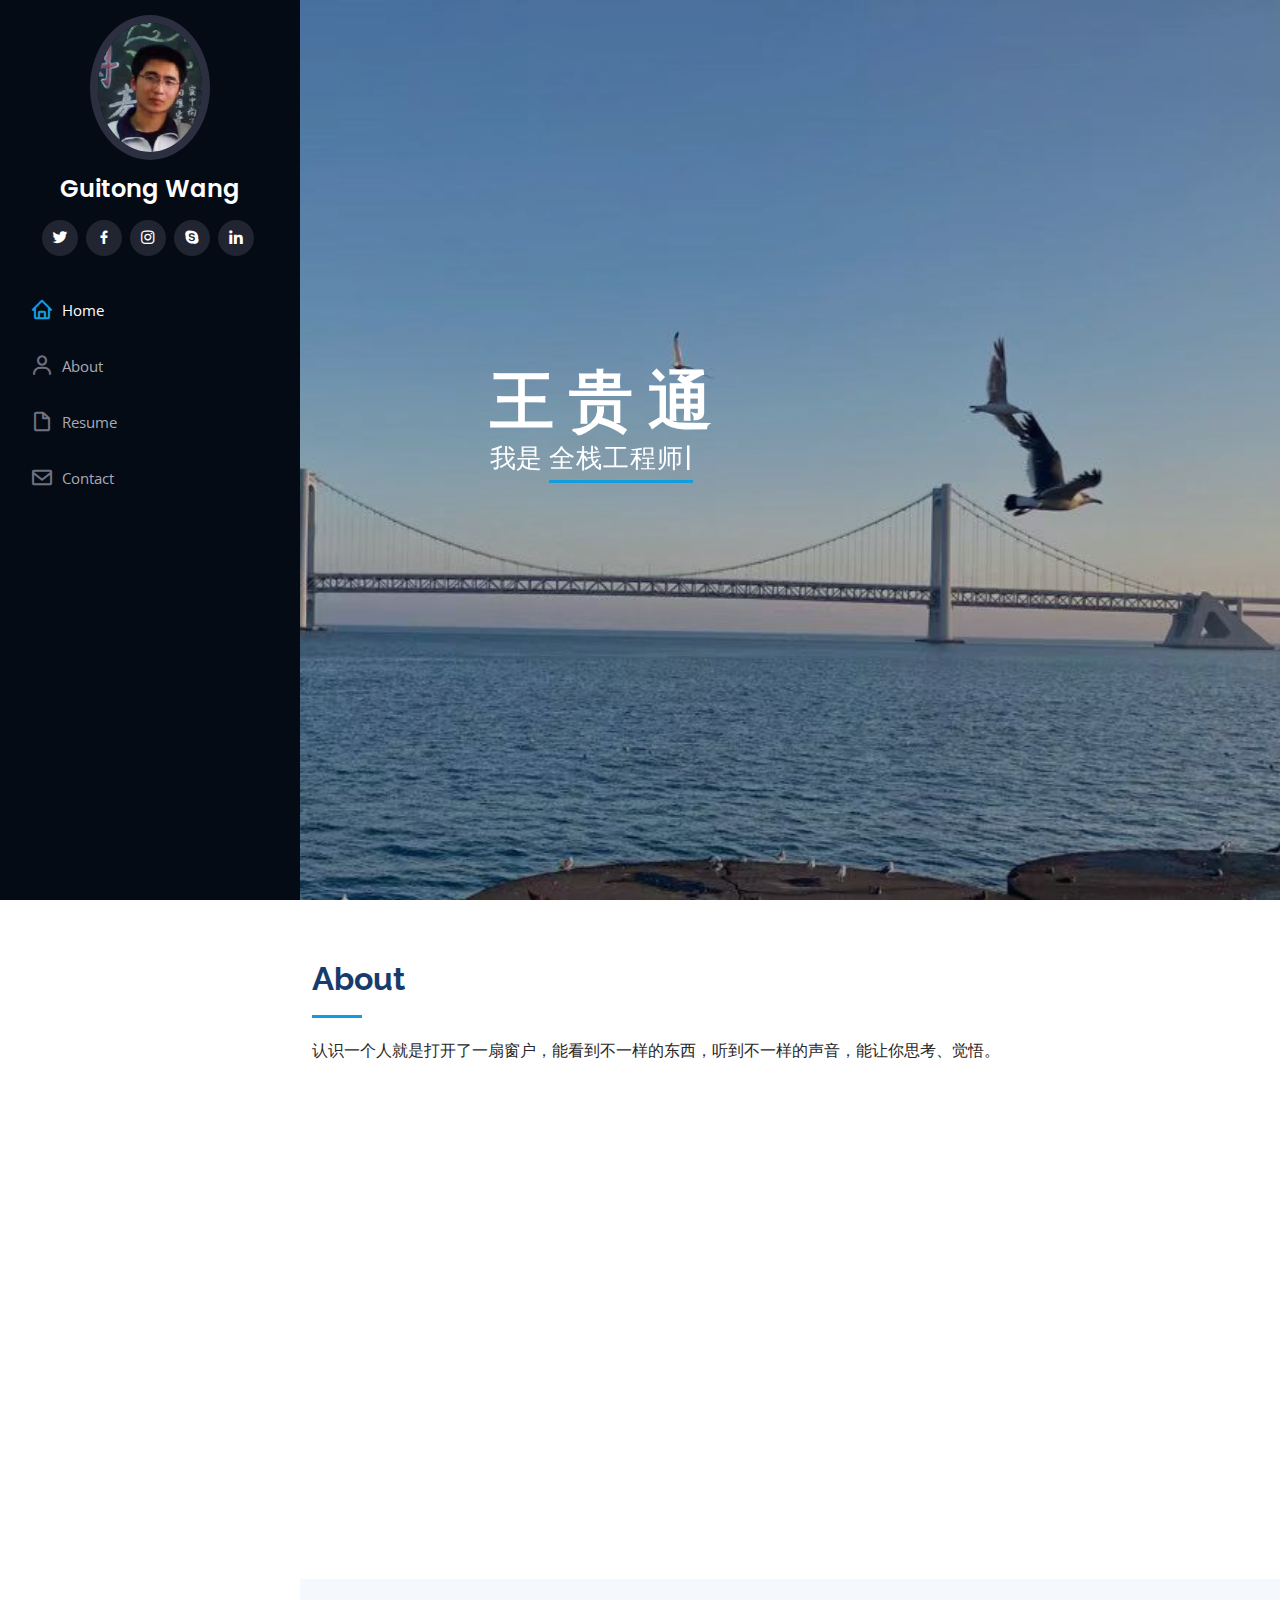
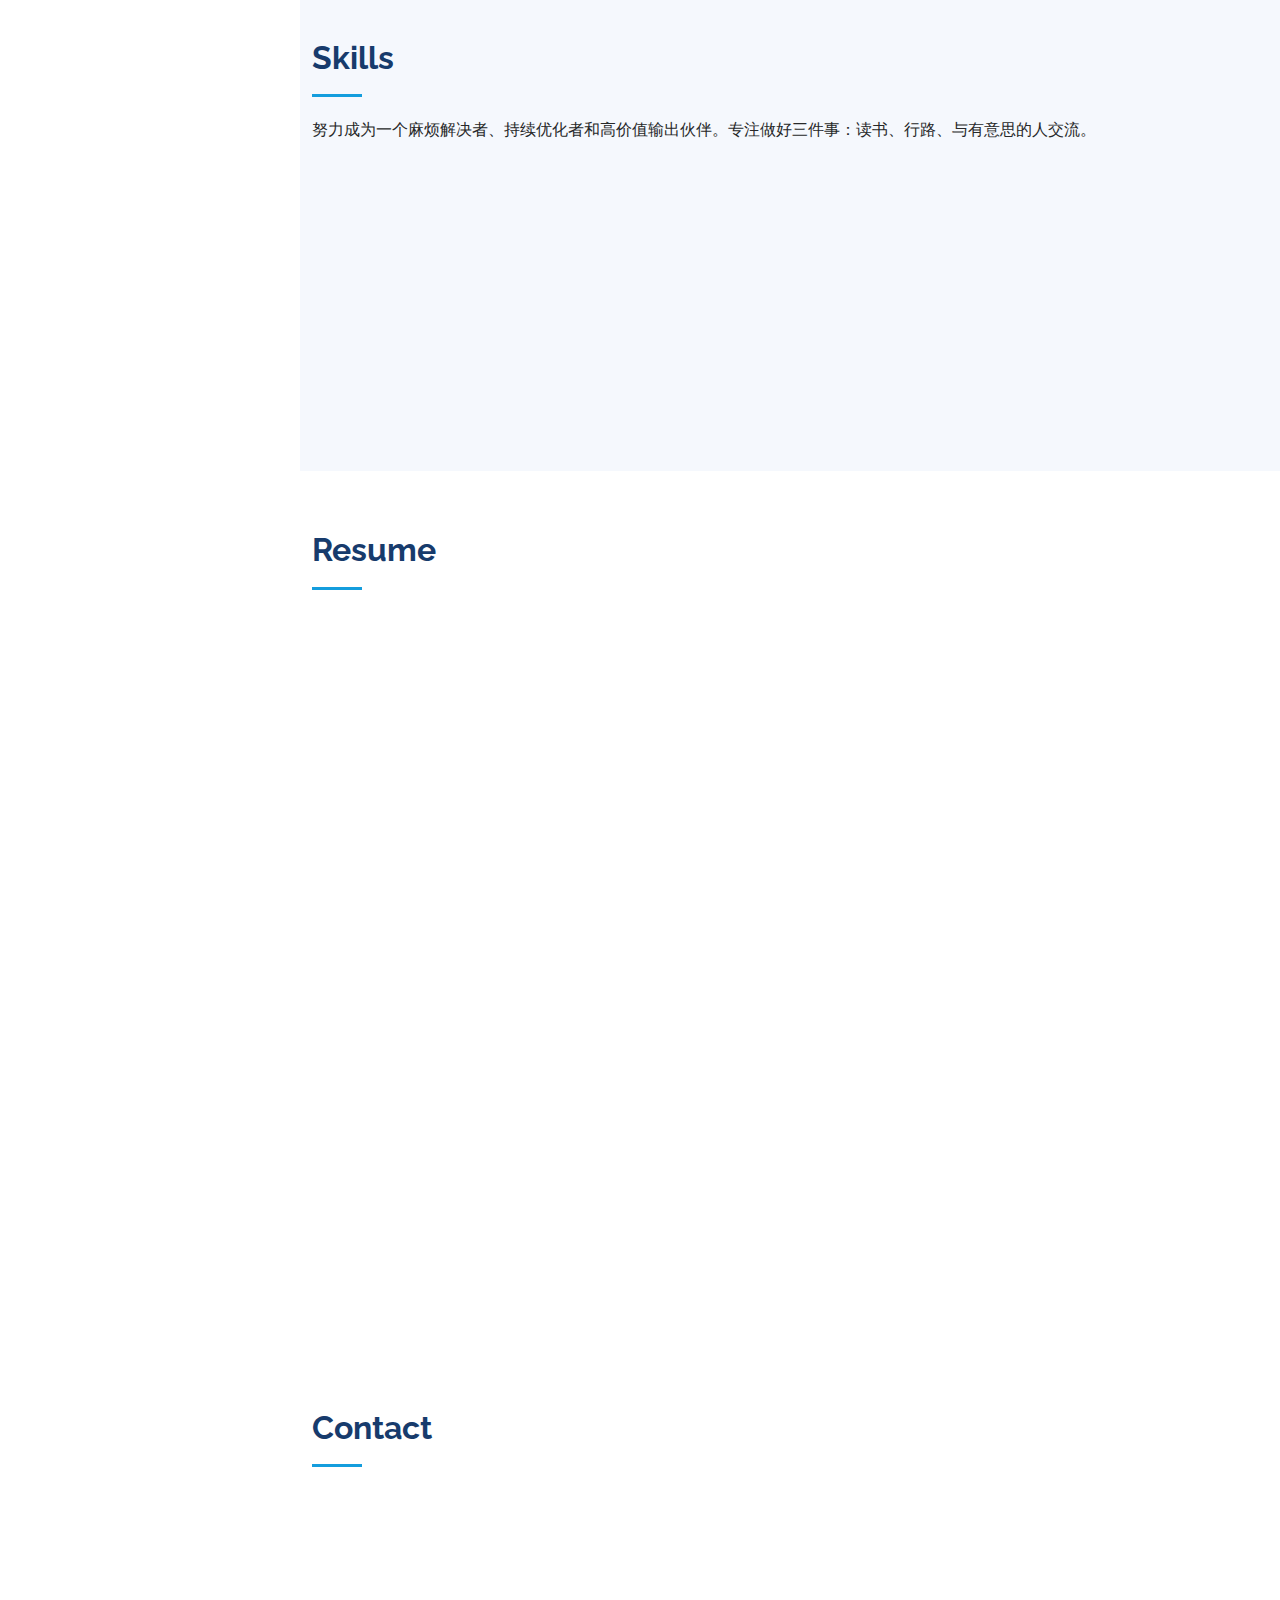
==== index.html @ 21530f5b "Update index.html" ====
<!DOCTYPE html>
<html lang="en">

<head>
  <meta charset="utf-8">
  <meta content="width=device-width, initial-scale=1.0" name="viewport">

  <title>Guitong Wang - Index</title>
  <meta content="" name="description">
  <meta content="" name="keywords">

  <!-- Favicons -->
  <link href="assets/img/favicon.png" rel="icon">
  <link href="assets/img/apple-touch-icon.png" rel="apple-touch-icon">

  <!-- Google Fonts -->
  <link href="https://fonts.googleapis.com/css?family=Open+Sans:300,300i,400,400i,600,600i,700,700i|Raleway:300,300i,400,400i,500,500i,600,600i,700,700i|Poppins:300,300i,400,400i,500,500i,600,600i,700,700i" rel="stylesheet">

  <!-- Vendor CSS Files -->
  <link href="assets/vendor/aos/aos.css" rel="stylesheet">
  <link href="assets/vendor/bootstrap/css/bootstrap.min.css" rel="stylesheet">
  <link href="assets/vendor/bootstrap-icons/bootstrap-icons.css" rel="stylesheet">
  <link href="assets/vendor/boxicons/css/boxicons.min.css" rel="stylesheet">
  <link href="assets/vendor/glightbox/css/glightbox.min.css" rel="stylesheet">
  <link href="assets/vendor/swiper/swiper-bundle.min.css" rel="stylesheet">

  <!-- Template Main CSS File -->
  <link href="assets/css/style.css" rel="stylesheet">

</head>

<body>

  <!-- ======= Mobile nav toggle button ======= -->
  <i class="bi bi-list mobile-nav-toggle d-xl-none"></i>

  <!-- ======= Header ======= -->
  <header id="header">
    <div class="d-flex flex-column">

      <div class="profile">
        <img src="assets/img/profile-img.jpg" alt="" class="img-fluid rounded-circle">
        <h1 class="text-light"><a href="index.html">Guitong Wang</a></h1>
        <div class="social-links mt-3 text-center">
          <a href="#" class="twitter"><i class="bx bxl-twitter"></i></a>
          <a href="#" class="facebook"><i class="bx bxl-facebook"></i></a>
          <a href="#" class="instagram"><i class="bx bxl-instagram"></i></a>
          <a href="#" class="google-plus"><i class="bx bxl-skype"></i></a>
          <a href="#" class="linkedin"><i class="bx bxl-linkedin"></i></a>
        </div>
      </div>

      <nav id="navbar" class="nav-menu navbar">
        <ul>
          <li><a href="#hero" class="nav-link scrollto active"><i class="bx bx-home"></i> <span>Home</span></a></li>
          <li><a href="#about" class="nav-link scrollto"><i class="bx bx-user"></i> <span>About</span></a></li>
          <li><a href="#resume" class="nav-link scrollto"><i class="bx bx-file-blank"></i> <span>Resume</span></a></li>
          <!-- <li><a href="#portfolio" class="nav-link scrollto"><i class="bx bx-book-content"></i> <span>Portfolio</span></a></li>
          <li><a href="#services" class="nav-link scrollto"><i class="bx bx-server"></i> <span>Services</span></a></li> -->
          <li><a href="#contact" class="nav-link scrollto"><i class="bx bx-envelope"></i> <span>Contact</span></a></li>
        </ul>
      </nav><!-- .nav-menu -->
    </div>
  </header><!-- End Header -->

  <!-- ======= Hero Section ======= -->
  <section id="hero" class="d-flex flex-column justify-content-center align-items-center">
    <div class="hero-container" data-aos="fade-in">
      <h1>王 贵 通</h1>
      <p>我是 <span class="typed" data-typed-items="全栈工程师, 咨询分析师, 业余棋手"></span></p>
    </div>
  </section><!-- End Hero -->

  <main id="main">

    <!-- ======= About Section ======= -->
    <section id="about" class="about">
      <div class="container">

        <div class="section-title">
          <h2>About</h2>
          <p>认识一个人就是打开了一扇窗户，能看到不一样的东西，听到不一样的声音，能让你思考、觉悟。</p>
        </div>

        <div class="row">
          <div class="col-lg-4" data-aos="fade-right">
            <img src="assets/img/profile.jpg" class="img-fluid" alt="">
          </div>
          <div class="col-lg-8 pt-4 pt-lg-0 content" data-aos="fade-left">
            <h3>数据挖掘 &amp; WEB开发 &amp; 数仓开发</h3>
<!--             <p class="fst-italic">
            </p> -->
            <div class="row">
              <div class="col-lg-6">
                <ul>
                  <li><i class="bi bi-chevron-right"></i> <strong>出生日期:</strong> <span>1993.11</span></li>
                  <li><i class="bi bi-chevron-right"></i> <strong>网站:</strong> <span>www.guitong.wang</span></li>
                  <li><i class="bi bi-chevron-right"></i> <strong>邮箱:</strong> <span>wangguitong07@163.com</span></li>
                  <li><i class="bi bi-chevron-right"></i> <strong>城市:</strong> <span>辽宁, 大连</span></li>
                </ul>
              </div>
              <div class="col-lg-6">
                <ul>
                  <li><i class="bi bi-chevron-right"></i> <strong>年龄:</strong> <span>30</span></li>
                  <li><i class="bi bi-chevron-right"></i> <strong>学历:</strong> <span>硕士</span></li>
                  <li><i class="bi bi-chevron-right"></i> <strong>家庭成员:</strong> <span>Me</span></li>
                  <li><i class="bi bi-chevron-right"></i> <strong>兴趣点:</strong> <span>解决有挑战的问题！</span></li>
                </ul>
              </div>
            </div>
            <p>
              自嘲本是后山人，偶坐前堂客，</p>
             <p> 醉舞经阁半卷书，坐井说天阔，</p>
             <p> 大志戏功名，海斗量福祸，</p>
              <p>论到囊中羞涩时，怒指乾坤错。</p>
            </p>
          </div>
        </div>
      </div>
    </section><!-- End About Section -->

   

    <!-- ======= Skills Section ======= -->
    <section id="skills" class="skills section-bg">
      <div class="container">

        <div class="section-title">
          <h2>Skills</h2>
          <p>努力成为一个麻烦解决者、持续优化者和高价值输出伙伴。专注做好三件事：读书、行路、与有意思的人交流。</p>
        </div>

        <div class="row skills-content">

          <div class="col-lg-6" data-aos="fade-up">
            <div class="progress">
              <span class="skill">数据挖掘、运筹优化 <i class="val">80%</i></span>
              <div class="progress-bar-wrap">
                <div class="progress-bar" role="progressbar" aria-valuenow="70" aria-valuemin="0" aria-valuemax="100"></div>
              </div>
            </div>

            <div class="progress">
              <span class="skill">数仓搭建、开发 <i class="val">75%</i></span>
              <div class="progress-bar-wrap">
                <div class="progress-bar" role="progressbar" aria-valuenow="75" aria-valuemin="0" aria-valuemax="100"></div>
              </div>
            </div>

            <div class="progress">
              <span class="skill">复杂系统建模\系统仿真优化 <i class="val">70%</i></span>
              <div class="progress-bar-wrap">
                <div class="progress-bar" role="progressbar" aria-valuenow="70" aria-valuemin="0" aria-valuemax="100"></div>
              </div>
            </div>
            <div class="progress">
              <span class="skill">WEB前后端开发、小程序、公众号 <i class="val">60%</i></span>
              <div class="progress-bar-wrap">
                <div class="progress-bar" role="progressbar" aria-valuenow="60" aria-valuemin="0" aria-valuemax="100"></div>
              </div>
            </div>


          </div>

          <div class="col-lg-6" data-aos="fade-up" data-aos-delay="100">

            <div class="progress">
              <span class="skill">Python <i class="val">90%</i></span>
              <div class="progress-bar-wrap">
                <div class="progress-bar" role="progressbar" aria-valuenow="90" aria-valuemin="0" aria-valuemax="100"></div>
              </div>
            </div>

            <div class="progress">
              <span class="skill">Java <i class="val">85%</i></span>
              <div class="progress-bar-wrap">
                <div class="progress-bar" role="progressbar" aria-valuenow="85" aria-valuemin="0" aria-valuemax="100"></div>
              </div>
            </div>

            <div class="progress">
              <span class="skill">Matlab <i class="val">70%</i></span>
              <div class="progress-bar-wrap">
                <div class="progress-bar" role="progressbar" aria-valuenow="85" aria-valuemin="0" aria-valuemax="100"></div>
              </div>
            </div>
            <div class="progress">
              <span class="skill">R、Scala、netlogo、lingo、Anylogic <i class="val">60%</i></span>
              <div class="progress-bar-wrap">
                <div class="progress-bar" role="progressbar" aria-valuenow="60" aria-valuemin="0" aria-valuemax="100"></div>
              </div>
            </div>

          </div>

        </div>

      </div>
    </section><!-- End Skills Section -->

    <!-- ======= Resume Section ======= -->
    <section id="resume" class="resume">
      <div class="container">

        <div class="section-title">
          <h2>Resume</h2>
          <!-- <p>Magnam dolores commodi suscipit. Necessitatibus eius consequatur ex aliquid fuga eum quidem. Sit sint consectetur velit. Quisquam quos quisquam cupiditate. Et nemo qui impedit suscipit alias ea. Quia fugiat sit in iste officiis commodi quidem hic quas.</p> -->
        </div>

        <div class="row">
          <div class="col-lg-6" data-aos="fade-up">
            <h3 class="resume-title">Sumary</h3>
            <div class="resume-item pb-0">
              <h4>Guitong Wang</h4>
              <p><em>2015年本科毕业，拥有7年的WEB开发经验(SpringBoot、Flask、Django、Laravel)，5年的数据挖掘经验（机器学习、深度学习、强化学习、运筹优化、启发式算法）
                多个行业经验(教育、物流、机械、咨询等)
              </em></p>
              <ul>
                <li>辽宁 大连</li>
                <li>18524293252</li>
                <li>wangguitong07@163.com</li>
              </ul>
            </div>

            <h3 class="resume-title">Education</h3>
            <div class="resume-item">
              <h4>管理科学与工程 &amp; 信息管理与信息系统</h4>
              <h5>2017 - 2020</h5>
              <!-- <p><em>Rochester Institute of Technology, Rochester, NY</em></p> -->
              <p>主修机器学习、数据挖掘和推荐系统</p>
            </div>
            <div class="resume-item">
              <h4>管理科学与工程 &amp; 工业工程</h4>
              <h5>2012 - 2015</h5>
              <!-- <p><em>Rochester Institute of Technology, Rochester, NY</em></p> -->
              <p>主修机械工程与工业管理相关</p></p>
            </div>
          </div>
          <div class="col-lg-6" data-aos="fade-up" data-aos-delay="100">
            <h3 class="resume-title">工作经验</h3>
            <div class="resume-item">
              <h4>初级开发工程师</h4>
              <h5>2015 - 2020</h5>
              <p><em>上海 松江区/北京 海淀</em></p>
              <ul>
                <li>仓库管理软件开发、在线教育管理软件开发、办公自动化软件开发、</li>
                <!-- <li>Delegate tasks to the 7 members of the design team and provide counsel on all aspects of the project. </li>
                <li>Supervise the assessment of all graphic materials in order to ensure quality and accuracy of the design</li>
                <li>Oversee the efficient use of production project budgets ranging from $2,000 - $25,000</li> -->
              </ul>
            </div>
            <div class="resume-item">
              <h4>算法工程师</h4>
              <h5>2020 - 2021</h5>
              <p><em>大连 高新</em></p>
              <ul>
                <li>电商数据分析、续航精度预测、图像识别、文本挖掘、音频分析</li>
                <!-- <li>Managed up to 5 projects or tasks at a given time while under pressure</li>
                <li>Recommended and consulted with clients on the most appropriate graphic design</li>
                <li>Created 4+ design presentations and proposals a month for clients and account managers</li> -->
              </ul>
            </div>
            <div class="resume-item">
              <h4>数据科学</h4>
              <h5>2022 - 至今</h5>
              <p><em>大连 高新</em></p>
              <ul>
                <li>管理咨询顾问、数据挖掘分析，客户生命周期估值、仓储优化、学习路径推荐、反欺诈策略分析</li>
                <!-- <li>Managed up to 5 projects or tasks at a given time while under pressure</li>
                <li>Recommended and consulted with clients on the most appropriate graphic design</li>
                <li>Created 4+ design presentations and proposals a month for clients and account managers</li> -->
              </ul>
            </div>
          </div>
        </div>

      </div>
    </section><!-- End Resume Section -->

    

   

  

    <!-- ======= Contact Section ======= -->
    <section id="contact" class="contact">
      <div class="container">

        <div class="section-title">
          <h2>Contact</h2>
          <!-- <p>心理学家研究表明，最有力度的个人转变源于经历了绝不想再经历的错误所造成的痛苦——“跌到谷底”。所以，对于让别人或你自己获得此类经历，不要犹豫。虽然说表扬人们他们干得好，这点很重要，但更重要的是，要指出他们的缺点，让他们反思。
      解决问题比做顺利的事更花时间。要把问题找出来、搞清楚、解决掉，而运行顺利的事则可以略少些关注。相比于庆祝自己有多出色，我们则更关注自己哪些方面应该改进，这才成就了我们的卓越。</p> -->
        </div>

        <div class="row" data-aos="fade-in">

          <div class="col-lg-5 d-flex align-items-stretch">
            <div class="info">
              <div class="address">
                <i class="bi bi-geo-alt"></i>
                <h4>Location:</h4>
                <p>辽宁 大连 高新园区 小平岛</p>
              </div>

              <div class="email">
                <i class="bi bi-envelope"></i>
                <h4>Email:</h4>
                <p>wangguitong07@163.com</p>
              </div>

              <div class="phone">
                <i class="bi bi-phone"></i>
                <h4>Call:</h4>
                <p>18524293252</p>
              </div>

              <iframe width="504" height="425" frameborder="0" scrolling="no" marginheight="0" marginwidth="0" src="http://j.map.baidu.com/s/YtBuFb"></iframe>
            </div>

          </div>

          <div class="col-lg-7 mt-5 mt-lg-0 d-flex align-items-stretch">
            <form action="forms/contact.php" method="post" role="form" class="php-email-form">
              <div class="row">
                <div class="form-group col-md-6">
                  <label for="name">Your Name</label>
                  <input type="text" name="name" class="form-control" id="name" required>
                </div>
                <div class="form-group col-md-6">
                  <label for="name">Your Email</label>
                  <input type="email" class="form-control" name="email" id="email" required>
                </div>
              </div>
              <div class="form-group">
                <label for="name">Subject</label>
                <input type="text" class="form-control" name="subject" id="subject" required>
              </div>
              <div class="form-group">
                <label for="name">Message</label>
                <textarea class="form-control" name="message" rows="10" required></textarea>
              </div>
              <div class="my-3">
                <div class="loading">Loading</div>
                <div class="error-message"></div>
                <div class="sent-message">Your message has been sent. Thank you!</div>
              </div>
              <div class="text-center"><button type="submit">Send Message</button></div>
            </form>
          </div>

        </div>

      </div>
    </section><!-- End Contact Section -->

  </main><!-- End #main -->

  <a href="#" class="back-to-top d-flex align-items-center justify-content-center"><i class="bi bi-arrow-up-short"></i></a>

  <!-- Vendor JS Files -->
  <script src="assets/vendor/purecounter/purecounter_vanilla.js"></script>
  <script src="assets/vendor/aos/aos.js"></script>
  <script src="assets/vendor/bootstrap/js/bootstrap.bundle.min.js"></script>
  <script src="assets/vendor/glightbox/js/glightbox.min.js"></script>
  <script src="assets/vendor/isotope-layout/isotope.pkgd.min.js"></script>
  <script src="assets/vendor/swiper/swiper-bundle.min.js"></script>
  <script src="assets/vendor/typed.js/typed.min.js"></script>
  <script src="assets/vendor/waypoints/noframework.waypoints.js"></script>
  <script src="assets/vendor/php-email-form/validate.js"></script>

  <!-- Template Main JS File -->
  <script src="assets/js/main.js"></script>

</body>

</html>
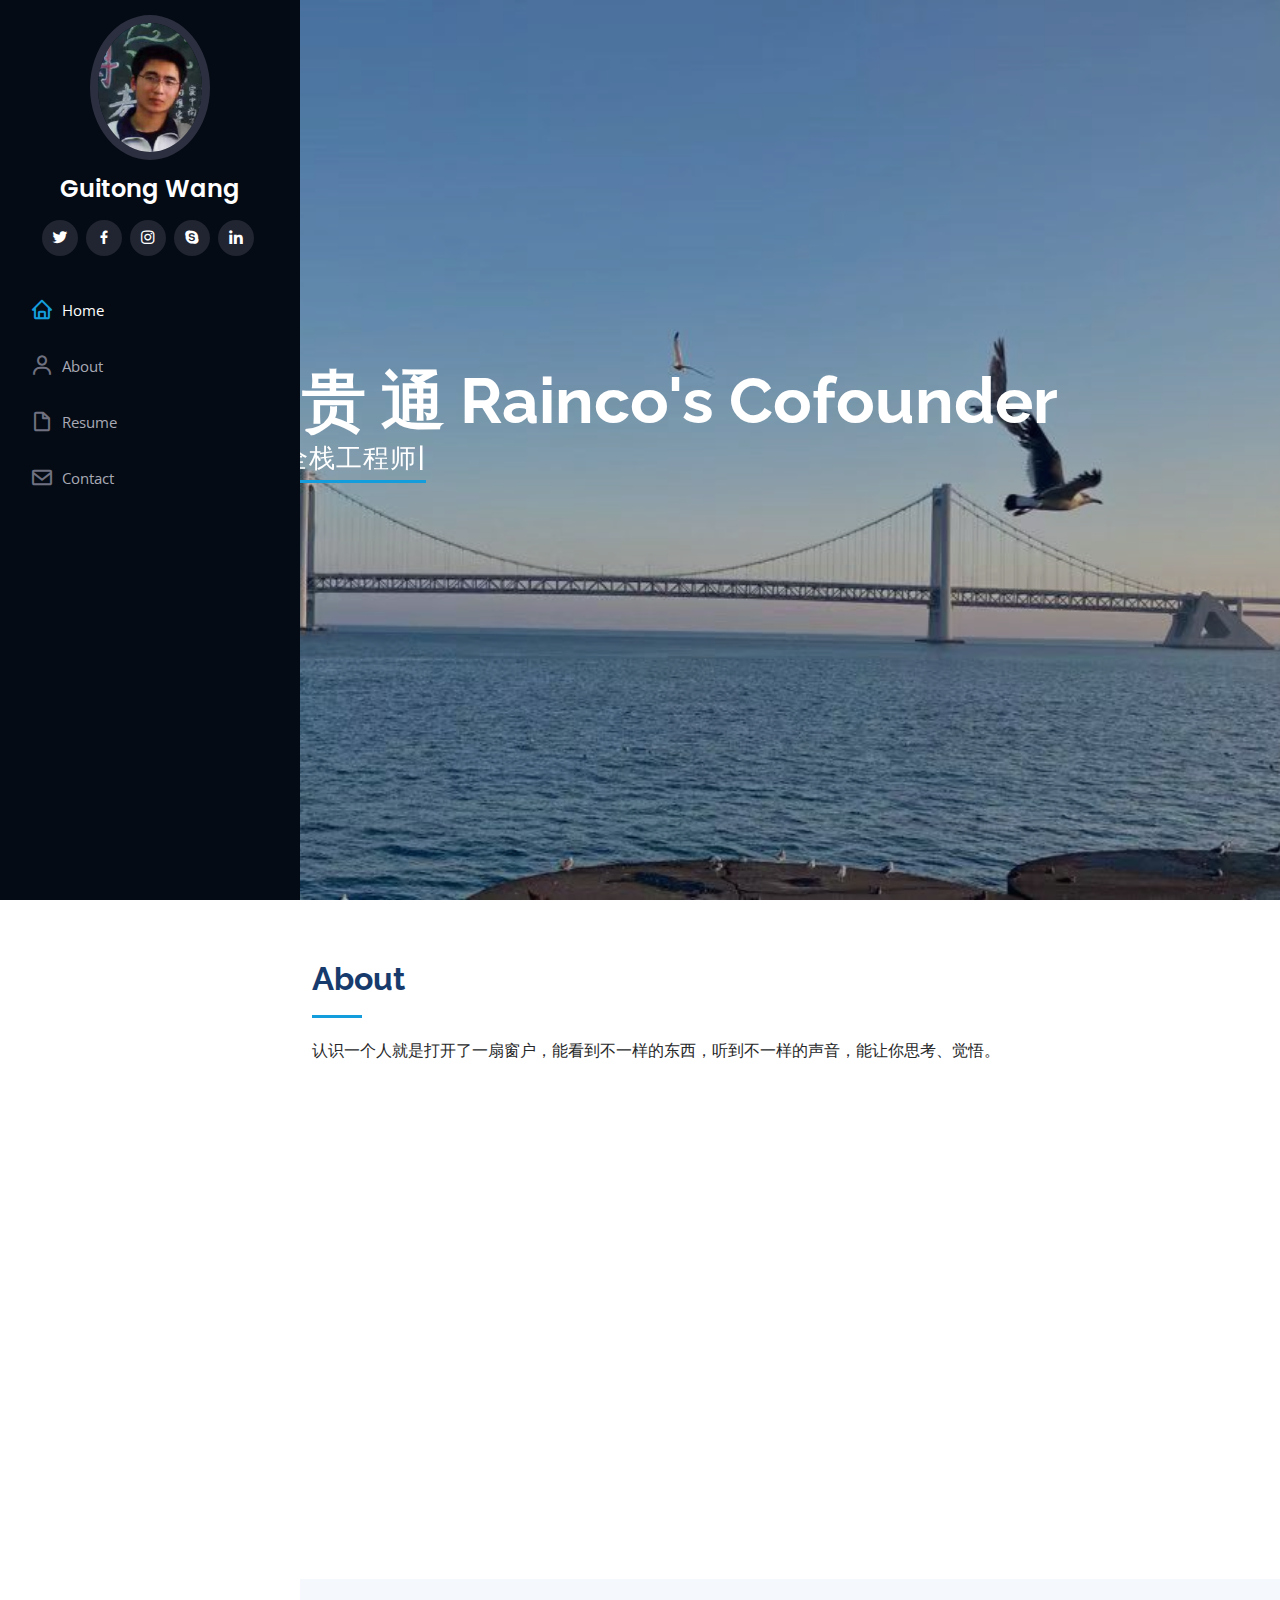
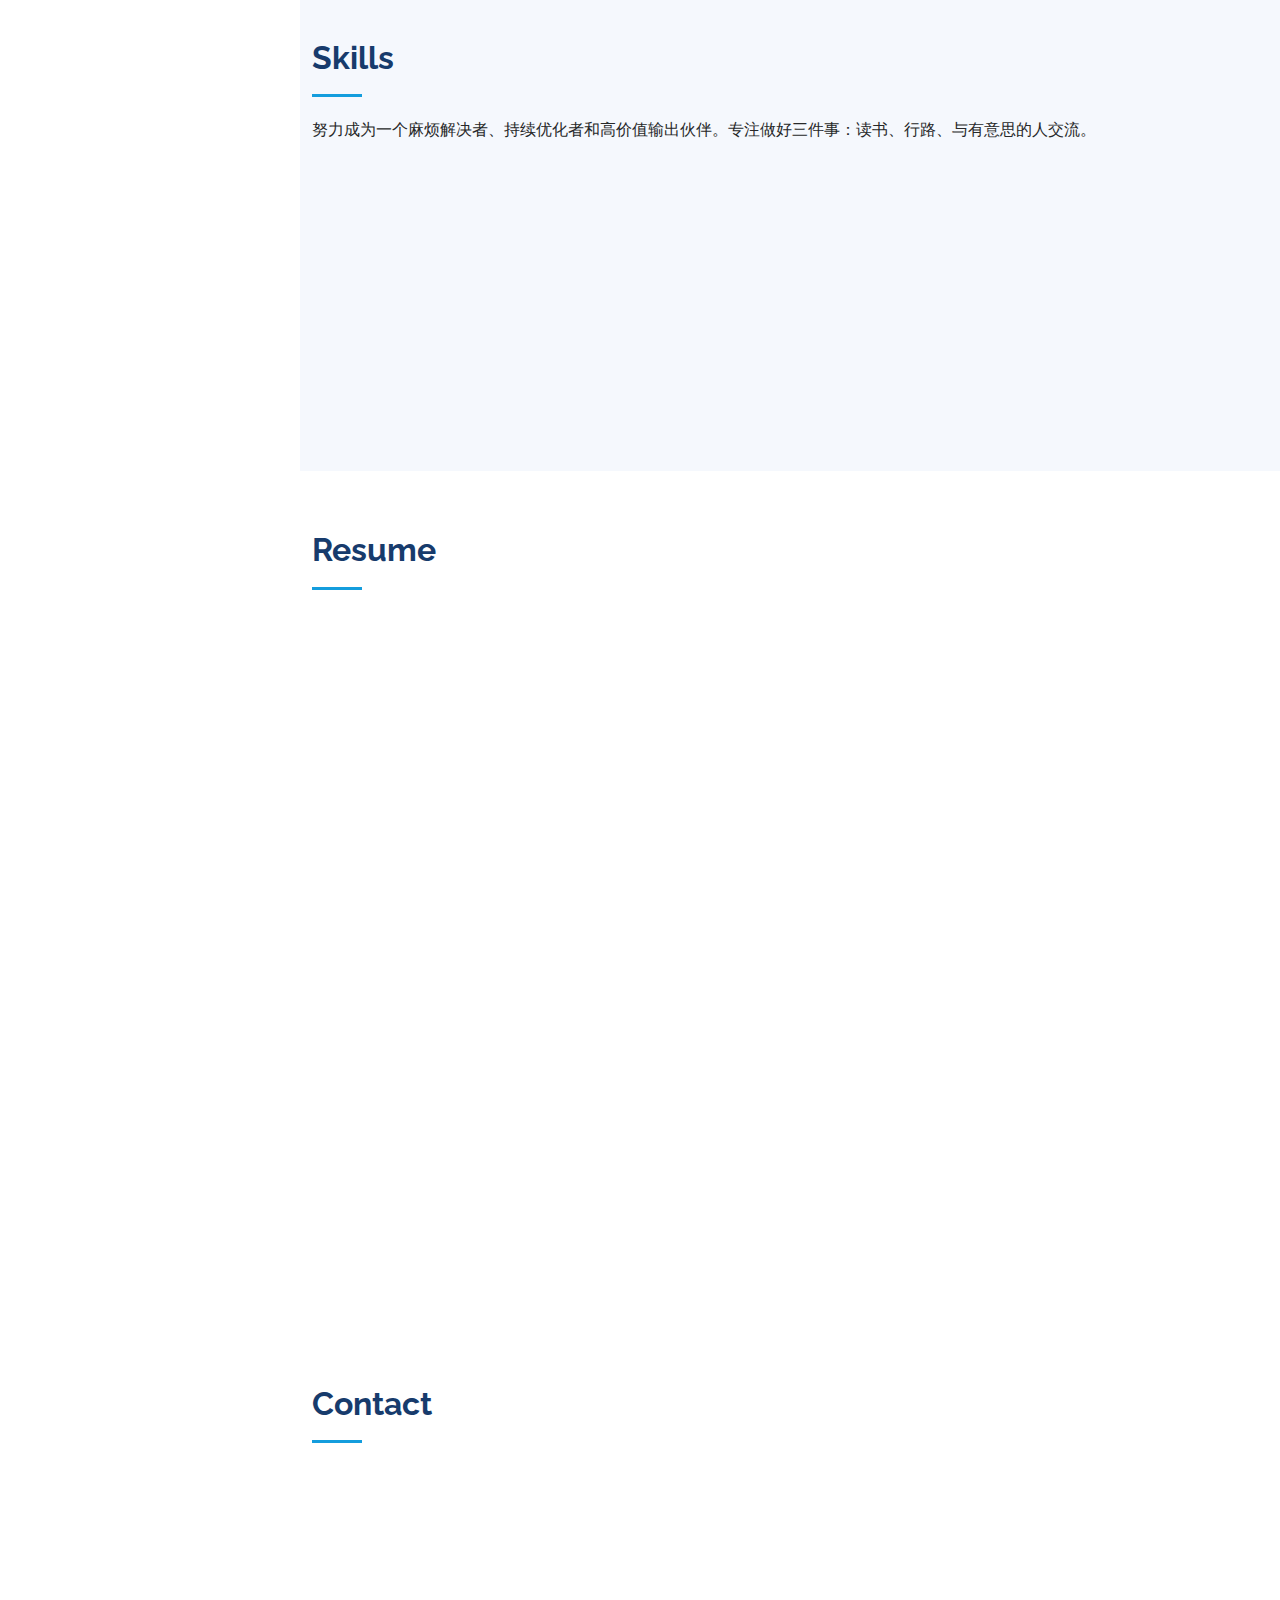
==== commit 9adf5e22: "Update index.html" ====
--- a/index.html
+++ b/index.html
@@ -66,7 +66,7 @@
   <!-- ======= Hero Section ======= -->
   <section id="hero" class="d-flex flex-column justify-content-center align-items-center">
     <div class="hero-container" data-aos="fade-in">
-      <h1>王 贵 通</h1>
+      <h1>王 贵 通 Rainco's Cofounder</h1>
       <p>我是 <span class="typed" data-typed-items="全栈工程师, 咨询分析师, 业余棋手"></span></p>
     </div>
   </section><!-- End Hero -->
@@ -213,8 +213,8 @@
             <h3 class="resume-title">Sumary</h3>
             <div class="resume-item pb-0">
               <h4>Guitong Wang</h4>
-              <p><em>2015年本科毕业，拥有7年的WEB开发经验(SpringBoot、Flask、Django、Laravel)，5年的数据挖掘经验（机器学习、深度学习、强化学习、运筹优化、启发式算法）
-                多个行业经验(教育、物流、机械、咨询等)
+              <p><em>2015年本科毕业，拥有7年的WEB开发经验(SpringBoot、Flask、Django、Laravel)，5年的数据挖掘经验（机器学习、深度学习、强化学习、运筹优化、启发式算法），
+                多个行业经验(教育、物流、机械、汽车、电商、咨询等)
               </em></p>
               <ul>
                 <li>辽宁 大连</li>
@@ -244,7 +244,7 @@
               <h5>2015 - 2020</h5>
               <p><em>上海 松江区/北京 海淀</em></p>
               <ul>
-                <li>仓库管理软件开发、在线教育管理软件开发、办公自动化软件开发、</li>
+                <li>仓库管理软件、在线教育管理软件、办公自动化软件</li>
                 <!-- <li>Delegate tasks to the 7 members of the design team and provide counsel on all aspects of the project. </li>
                 <li>Supervise the assessment of all graphic materials in order to ensure quality and accuracy of the design</li>
                 <li>Oversee the efficient use of production project budgets ranging from $2,000 - $25,000</li> -->
@@ -277,13 +277,6 @@
 
       </div>
     </section><!-- End Resume Section -->
-
-    
-
-   
-
-  
-
     <!-- ======= Contact Section ======= -->
     <section id="contact" class="contact">
       <div class="container">
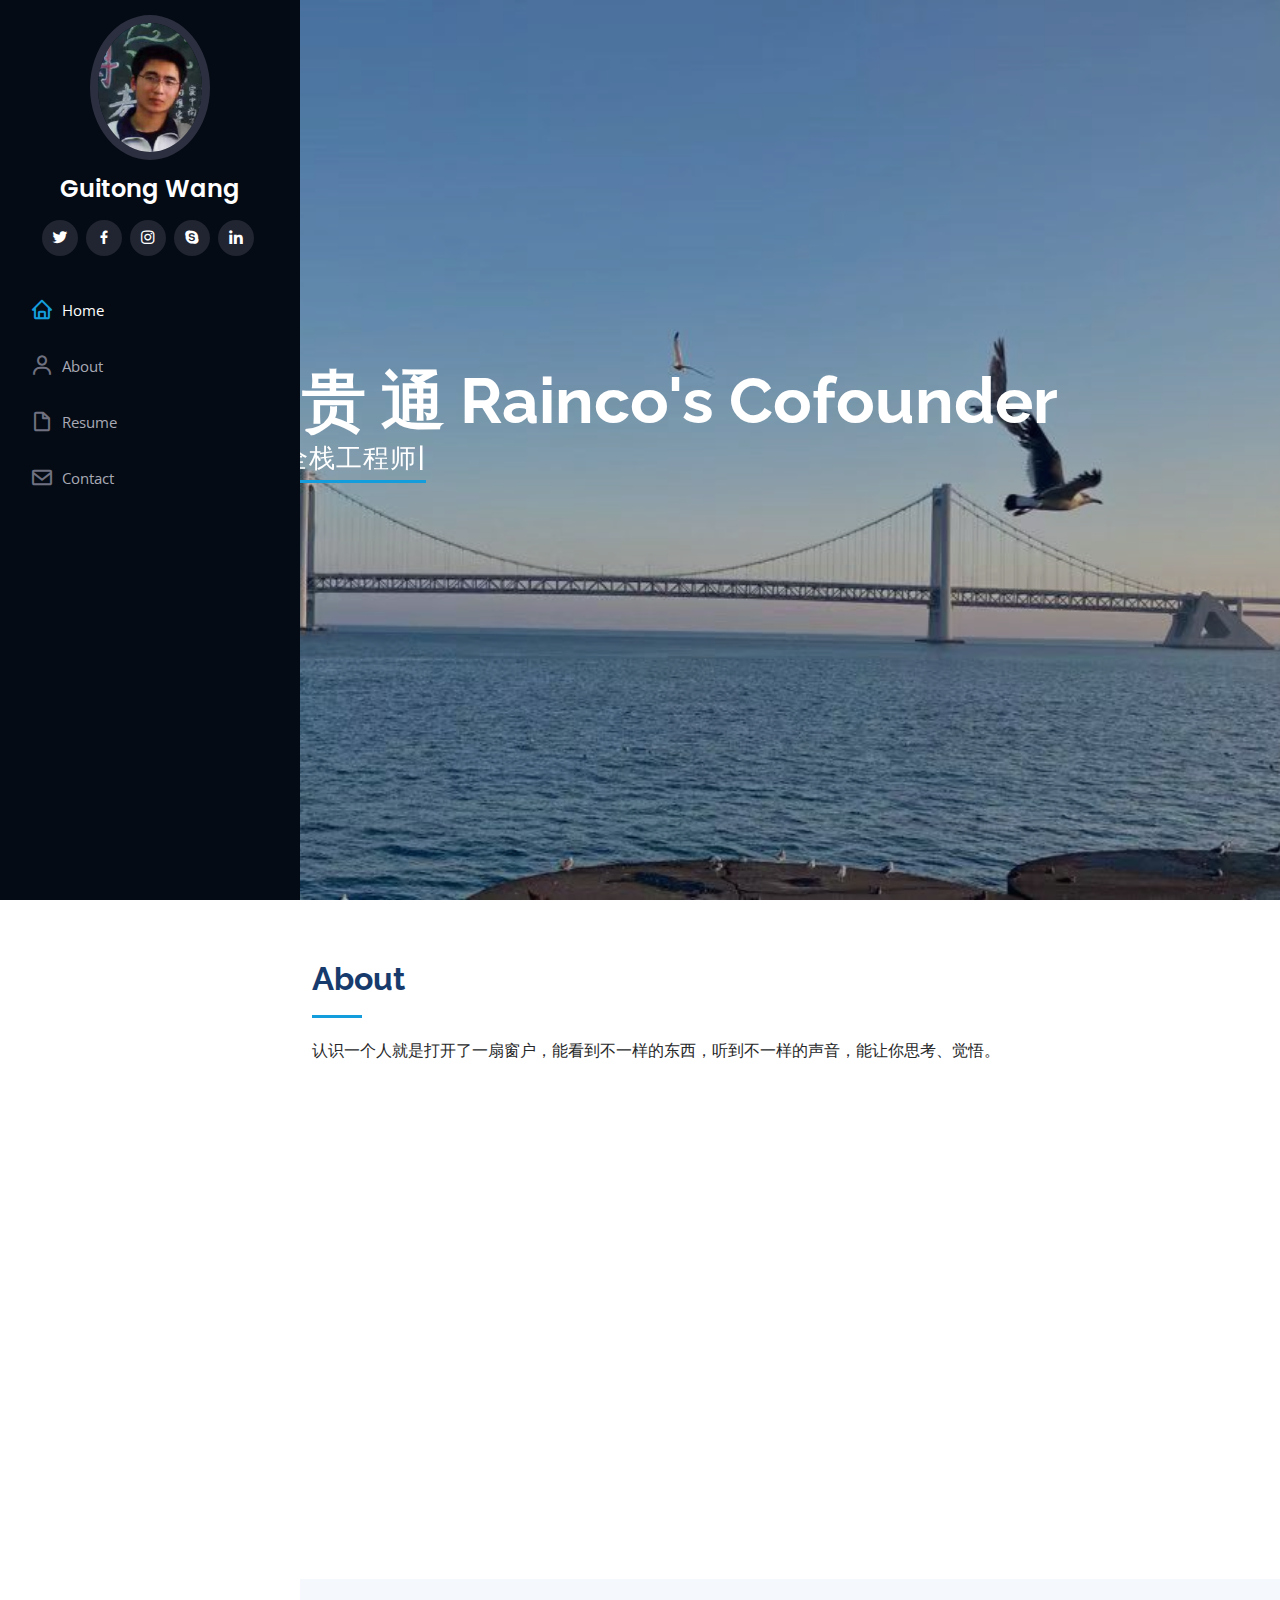
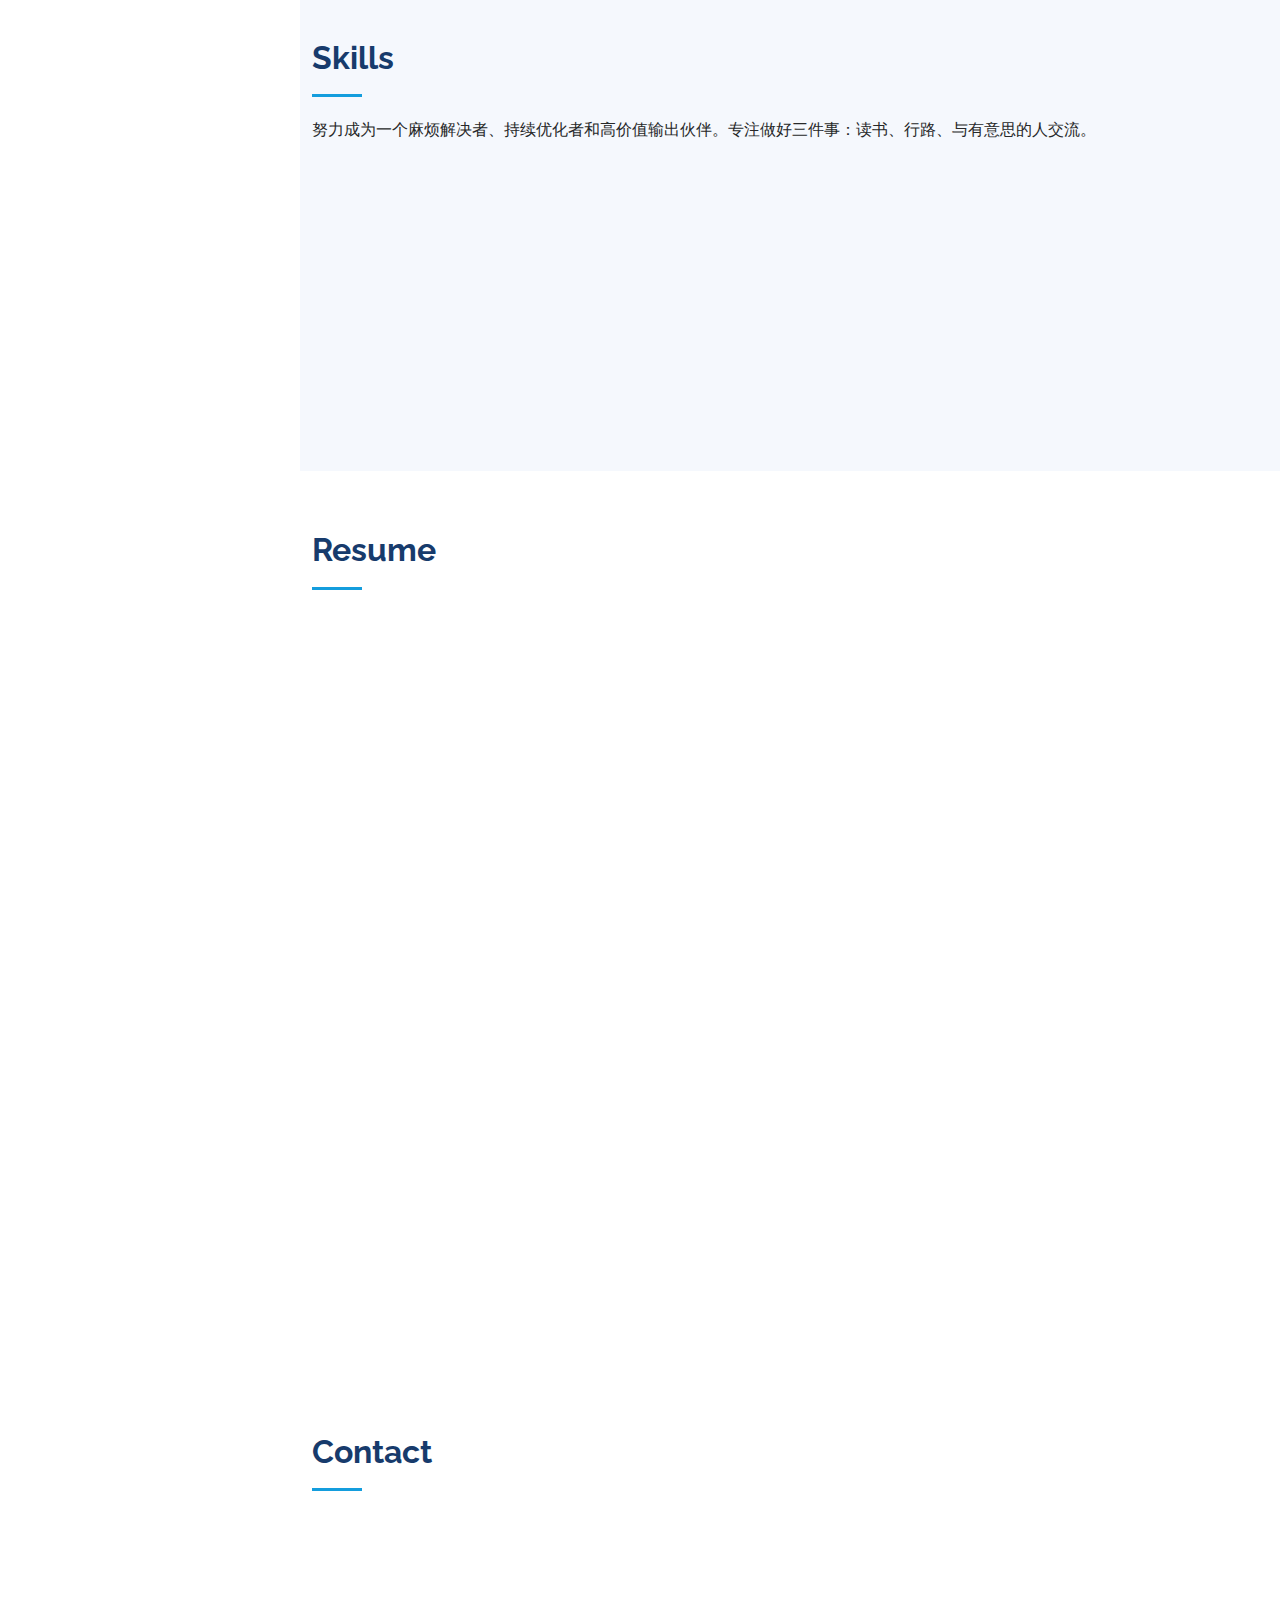
==== commit 226ec399: "Update index.html" ====
--- a/index.html
+++ b/index.html
@@ -66,7 +66,7 @@
   <!-- ======= Hero Section ======= -->
   <section id="hero" class="d-flex flex-column justify-content-center align-items-center">
     <div class="hero-container" data-aos="fade-in">
-      <h1>王 贵 通 Rainco's Cofounder</h1>
+      <h1>王 贵 通    Rainco's Cofounder</h1>
       <p>我是 <span class="typed" data-typed-items="全栈工程师, 咨询分析师, 业余棋手"></span></p>
     </div>
   </section><!-- End Hero -->
@@ -101,19 +101,17 @@
               </div>
               <div class="col-lg-6">
                 <ul>
-                  <li><i class="bi bi-chevron-right"></i> <strong>年龄:</strong> <span>30</span></li>
+                  <li><i class="bi bi-chevron-right"></i> <strong>年龄:</strong> <span>29</span></li>
                   <li><i class="bi bi-chevron-right"></i> <strong>学历:</strong> <span>硕士</span></li>
                   <li><i class="bi bi-chevron-right"></i> <strong>家庭成员:</strong> <span>Me</span></li>
-                  <li><i class="bi bi-chevron-right"></i> <strong>兴趣点:</strong> <span>解决有挑战的问题！</span></li>
+                  <li><i class="bi bi-chevron-right"></i> <strong>兴趣点:</strong> <span>解决有挑战的问题，进入Flow state！</span></li>
                 </ul>
               </div>
             </div>
-            <p>
-              自嘲本是后山人，偶坐前堂客，</p>
+            <p>自嘲本是后山人，偶坐前堂客，</p>
              <p> 醉舞经阁半卷书，坐井说天阔，</p>
              <p> 大志戏功名，海斗量福祸，</p>
               <p>论到囊中羞涩时，怒指乾坤错。</p>
-            </p>
           </div>
         </div>
       </div>
@@ -134,29 +132,29 @@
 
           <div class="col-lg-6" data-aos="fade-up">
             <div class="progress">
-              <span class="skill">数据挖掘、运筹优化 <i class="val">80%</i></span>
-              <div class="progress-bar-wrap">
-                <div class="progress-bar" role="progressbar" aria-valuenow="70" aria-valuemin="0" aria-valuemax="100"></div>
-              </div>
-            </div>
-
-            <div class="progress">
-              <span class="skill">数仓搭建、开发 <i class="val">75%</i></span>
+              <span class="skill">数据挖掘、运筹优化 <i class="val">95%</i></span>
+              <div class="progress-bar-wrap">
+                <div class="progress-bar" role="progressbar" aria-valuenow="95" aria-valuemin="0" aria-valuemax="100"></div>
+              </div>
+            </div>
+
+            <div class="progress">
+              <span class="skill">复杂系统建模、系统仿真优化<i class="val">85%</i></span>
+              <div class="progress-bar-wrap">
+                <div class="progress-bar" role="progressbar" aria-valuenow="85" aria-valuemin="0" aria-valuemax="100"></div>
+              </div>
+            </div>
+
+            <div class="progress">
+              <span class="skill">数仓搭建、模型开发<i class="val">75%</i></span>
               <div class="progress-bar-wrap">
                 <div class="progress-bar" role="progressbar" aria-valuenow="75" aria-valuemin="0" aria-valuemax="100"></div>
               </div>
             </div>
-
-            <div class="progress">
-              <span class="skill">复杂系统建模\系统仿真优化 <i class="val">70%</i></span>
-              <div class="progress-bar-wrap">
-                <div class="progress-bar" role="progressbar" aria-valuenow="70" aria-valuemin="0" aria-valuemax="100"></div>
-              </div>
-            </div>
-            <div class="progress">
-              <span class="skill">WEB前后端开发、小程序、公众号 <i class="val">60%</i></span>
-              <div class="progress-bar-wrap">
-                <div class="progress-bar" role="progressbar" aria-valuenow="60" aria-valuemin="0" aria-valuemax="100"></div>
+            <div class="progress">
+              <span class="skill">WEB前后端开发、小程序、公众号<i class="val">80%</i></span>
+              <div class="progress-bar-wrap">
+                <div class="progress-bar" role="progressbar" aria-valuenow="80" aria-valuemin="0" aria-valuemax="100"></div>
               </div>
             </div>
 
@@ -166,29 +164,29 @@
           <div class="col-lg-6" data-aos="fade-up" data-aos-delay="100">
 
             <div class="progress">
-              <span class="skill">Python <i class="val">90%</i></span>
+              <span class="skill">Python <i class="val">95%</i></span>
+              <div class="progress-bar-wrap">
+                <div class="progress-bar" role="progressbar" aria-valuenow="95" aria-valuemin="0" aria-valuemax="100"></div>
+              </div>
+            </div>
+
+            <div class="progress">
+              <span class="skill">Java <i class="val">90%</i></span>
               <div class="progress-bar-wrap">
                 <div class="progress-bar" role="progressbar" aria-valuenow="90" aria-valuemin="0" aria-valuemax="100"></div>
               </div>
             </div>
 
             <div class="progress">
-              <span class="skill">Java <i class="val">85%</i></span>
+              <span class="skill">Matlab <i class="val">85%</i></span>
               <div class="progress-bar-wrap">
                 <div class="progress-bar" role="progressbar" aria-valuenow="85" aria-valuemin="0" aria-valuemax="100"></div>
               </div>
             </div>
-
-            <div class="progress">
-              <span class="skill">Matlab <i class="val">70%</i></span>
-              <div class="progress-bar-wrap">
-                <div class="progress-bar" role="progressbar" aria-valuenow="85" aria-valuemin="0" aria-valuemax="100"></div>
-              </div>
-            </div>
-            <div class="progress">
-              <span class="skill">R、Scala、netlogo、lingo、Anylogic <i class="val">60%</i></span>
-              <div class="progress-bar-wrap">
-                <div class="progress-bar" role="progressbar" aria-valuenow="60" aria-valuemin="0" aria-valuemax="100"></div>
+            <div class="progress">
+              <span class="skill">R、Scala、netlogo、lingo、Anylogic <i class="val">75%</i></span>
+              <div class="progress-bar-wrap">
+                <div class="progress-bar" role="progressbar" aria-valuenow="75" aria-valuemin="0" aria-valuemax="100"></div>
               </div>
             </div>
 
@@ -228,48 +226,39 @@
               <h4>管理科学与工程 &amp; 信息管理与信息系统</h4>
               <h5>2017 - 2020</h5>
               <!-- <p><em>Rochester Institute of Technology, Rochester, NY</em></p> -->
-              <p>主修机器学习、数据挖掘和推荐系统</p>
+              <p>机器学习、数据挖掘、数据仓库、启发式算法、个性化推荐系统、Hadoop</p>
             </div>
             <div class="resume-item">
               <h4>管理科学与工程 &amp; 工业工程</h4>
               <h5>2012 - 2015</h5>
               <!-- <p><em>Rochester Institute of Technology, Rochester, NY</em></p> -->
-              <p>主修机械工程与工业管理相关</p></p>
+              <p>机械工程、工业工程、系统工程、管理信息系统、运筹学</p></p>
             </div>
           </div>
           <div class="col-lg-6" data-aos="fade-up" data-aos-delay="100">
             <h3 class="resume-title">工作经验</h3>
             <div class="resume-item">
-              <h4>初级开发工程师</h4>
+              <h4>开发工程师</h4>
               <h5>2015 - 2020</h5>
-              <p><em>上海 松江区/北京 海淀</em></p>
+              <p><em>上海 松江区/北京 海淀区</em></p>
               <ul>
-                <li>仓库管理软件、在线教育管理软件、办公自动化软件</li>
-                <!-- <li>Delegate tasks to the 7 members of the design team and provide counsel on all aspects of the project. </li>
-                <li>Supervise the assessment of all graphic materials in order to ensure quality and accuracy of the design</li>
-                <li>Oversee the efficient use of production project budgets ranging from $2,000 - $25,000</li> -->
+                <li>仓库管理系统（WMS）、生产执行系统（MES）、学习管理系统（LMS）、办公自动化软件（OA）、屏幕缺陷检测系统、直播互动软件、进销存管理系统、教务管理系统</li>
               </ul>
             </div>
             <div class="resume-item">
               <h4>算法工程师</h4>
               <h5>2020 - 2021</h5>
-              <p><em>大连 高新</em></p>
+              <p><em>大连 高新区</em></p>
               <ul>
-                <li>电商数据分析、续航精度预测、图像识别、文本挖掘、音频分析</li>
-                <!-- <li>Managed up to 5 projects or tasks at a given time while under pressure</li>
-                <li>Recommended and consulted with clients on the most appropriate graphic design</li>
-                <li>Created 4+ design presentations and proposals a month for clients and account managers</li> -->
+                <li>电商数据分析、续航精度预测、光学字符识别、评论文本挖掘、朗读效果评价</li>
               </ul>
             </div>
             <div class="resume-item">
-              <h4>数据科学</h4>
+              <h4>数据科学顾问</h4>
               <h5>2022 - 至今</h5>
-              <p><em>大连 高新</em></p>
+              <p><em>大连 高新区</em></p>
               <ul>
-                <li>管理咨询顾问、数据挖掘分析，客户生命周期估值、仓储优化、学习路径推荐、反欺诈策略分析</li>
-                <!-- <li>Managed up to 5 projects or tasks at a given time while under pressure</li>
-                <li>Recommended and consulted with clients on the most appropriate graphic design</li>
-                <li>Created 4+ design presentations and proposals a month for clients and account managers</li> -->
+                <li>客户生命周期估值、仓储系统优化、学习路径推荐、反欺诈策略分析、金融产品推荐、时间序列预测与异常检测</li>
               </ul>
             </div>
           </div>
@@ -283,9 +272,6 @@
 
         <div class="section-title">
           <h2>Contact</h2>
-          <!-- <p>心理学家研究表明，最有力度的个人转变源于经历了绝不想再经历的错误所造成的痛苦——“跌到谷底”。所以，对于让别人或你自己获得此类经历，不要犹豫。虽然说表扬人们他们干得好，这点很重要，但更重要的是，要指出他们的缺点，让他们反思。
-      解决问题比做顺利的事更花时间。要把问题找出来、搞清楚、解决掉，而运行顺利的事则可以略少些关注。相比于庆祝自己有多出色，我们则更关注自己哪些方面应该改进，这才成就了我们的卓越。</p> -->
-        </div>
 
         <div class="row" data-aos="fade-in">
 
@@ -306,7 +292,7 @@
               <div class="phone">
                 <i class="bi bi-phone"></i>
                 <h4>Call:</h4>
-                <p>18524293252</p>
+                <p>185242932**</p>
               </div>
 
               <iframe width="504" height="425" frameborder="0" scrolling="no" marginheight="0" marginwidth="0" src="http://j.map.baidu.com/s/YtBuFb"></iframe>
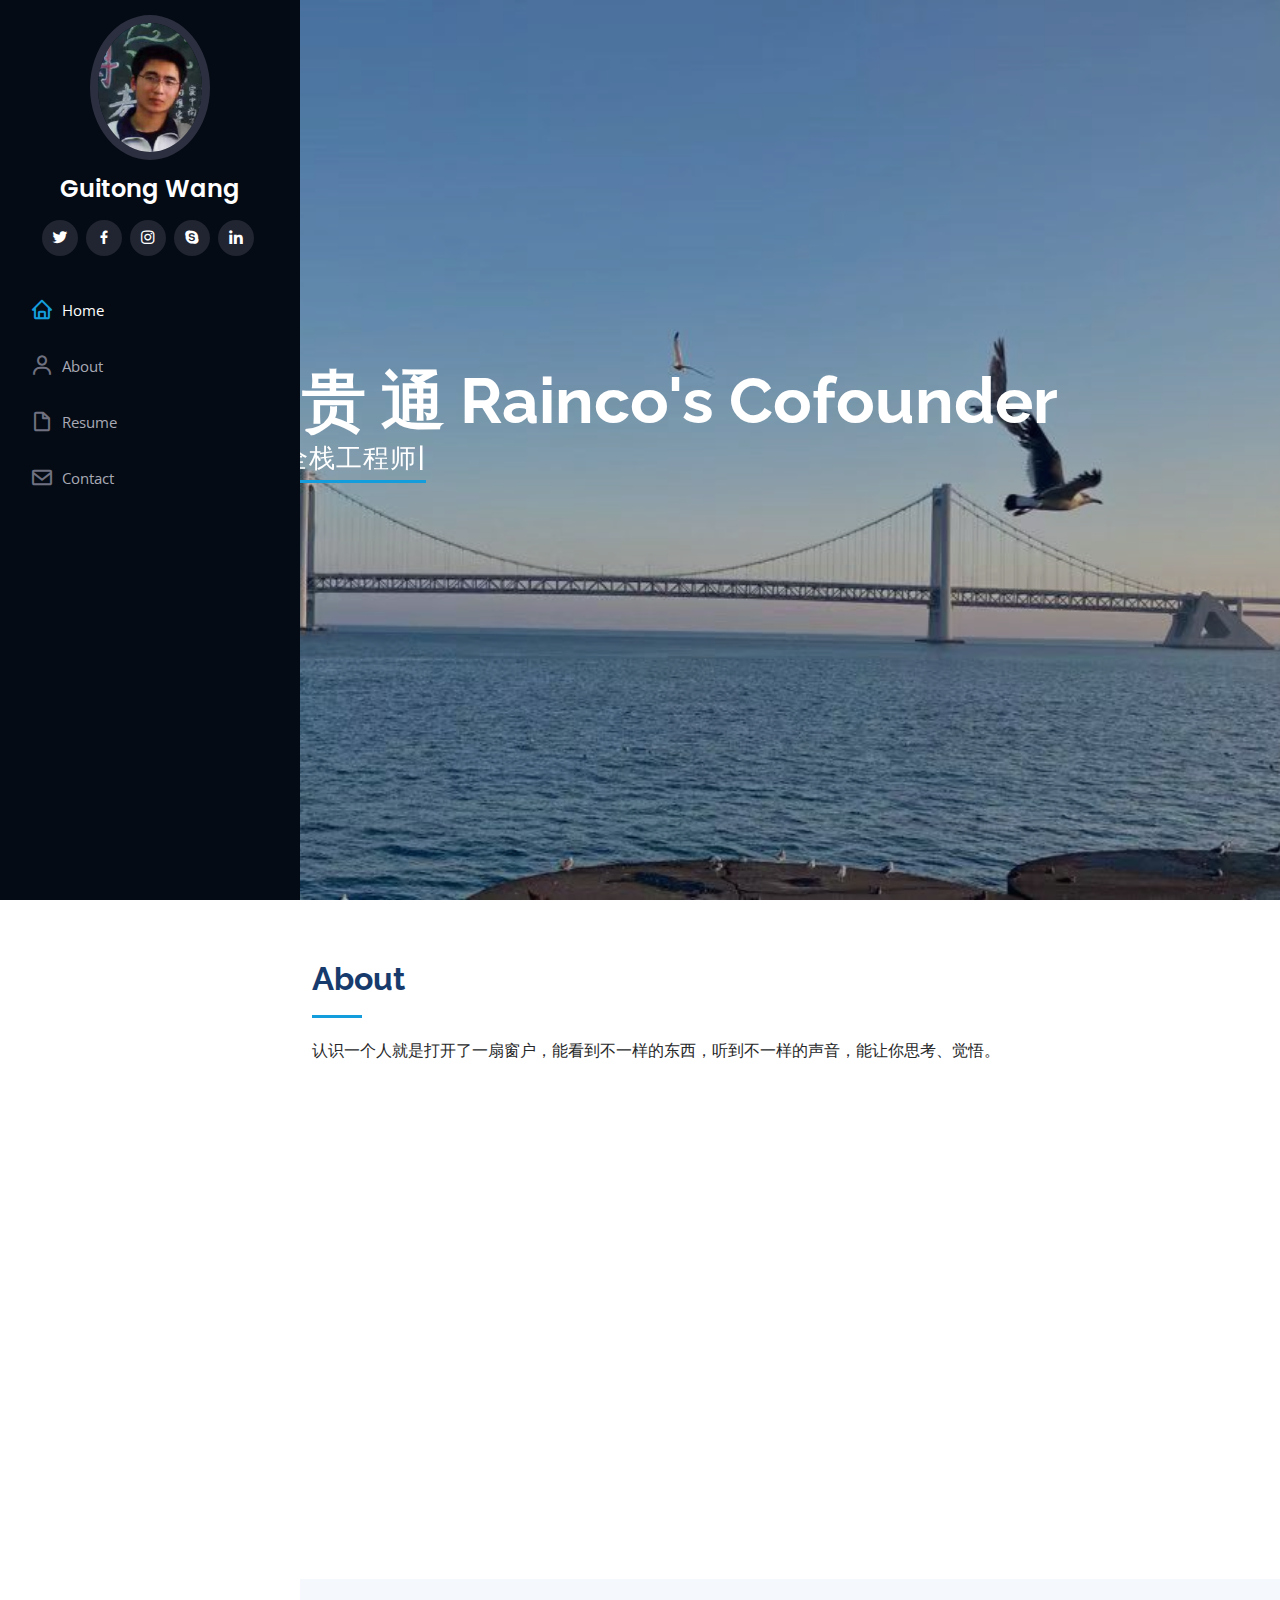
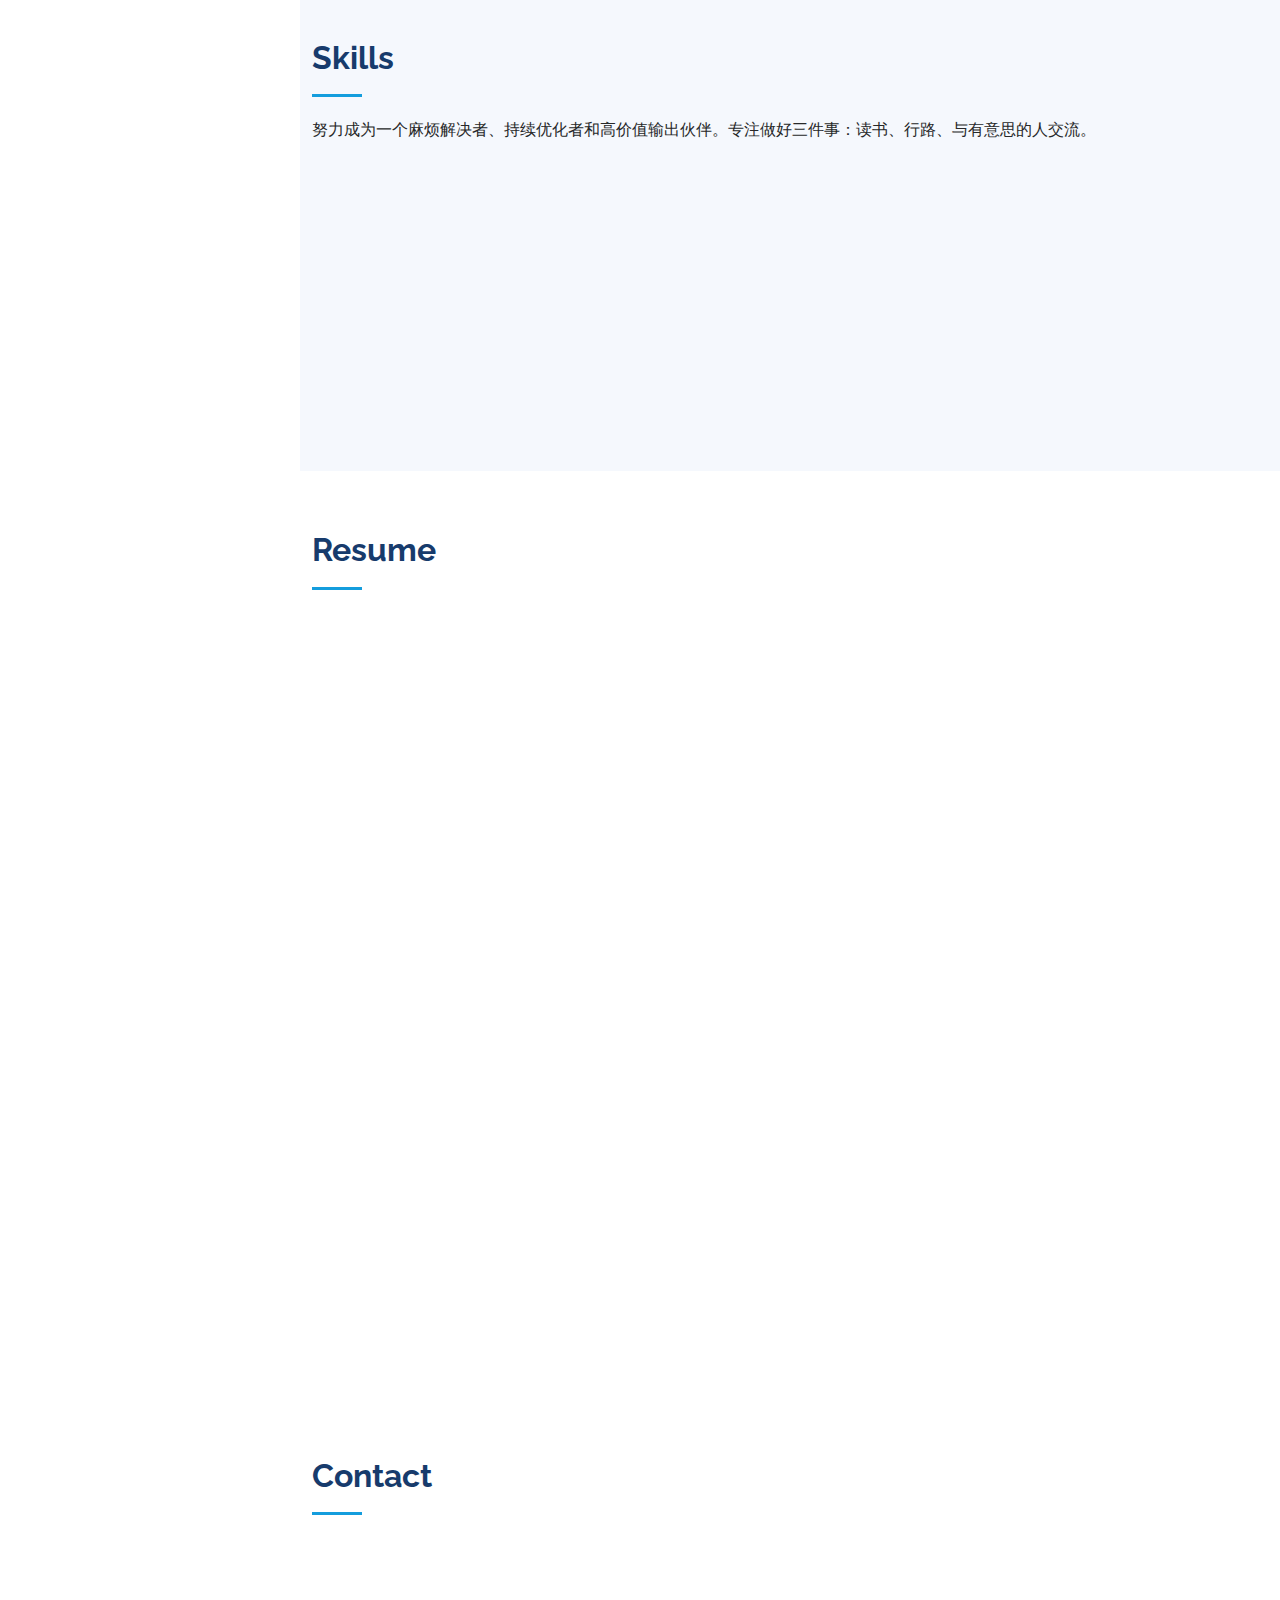
==== commit 26536308: "Update index.html" ====
--- a/index.html
+++ b/index.html
@@ -247,10 +247,10 @@
             </div>
             <div class="resume-item">
               <h4>算法工程师</h4>
-              <h5>2020 - 2021</h5>
+              <h5>2018 - 2021</h5>
               <p><em>大连 高新区</em></p>
               <ul>
-                <li>电商数据分析、续航精度预测、光学字符识别、评论文本挖掘、朗读效果评价</li>
+                <li>电商数据分析、续航精度预测、光学字符识别、评论文本挖掘、朗读效果评价、个性化推荐（教育、电商）、智能辅导系统</li>
               </ul>
             </div>
             <div class="resume-item">
